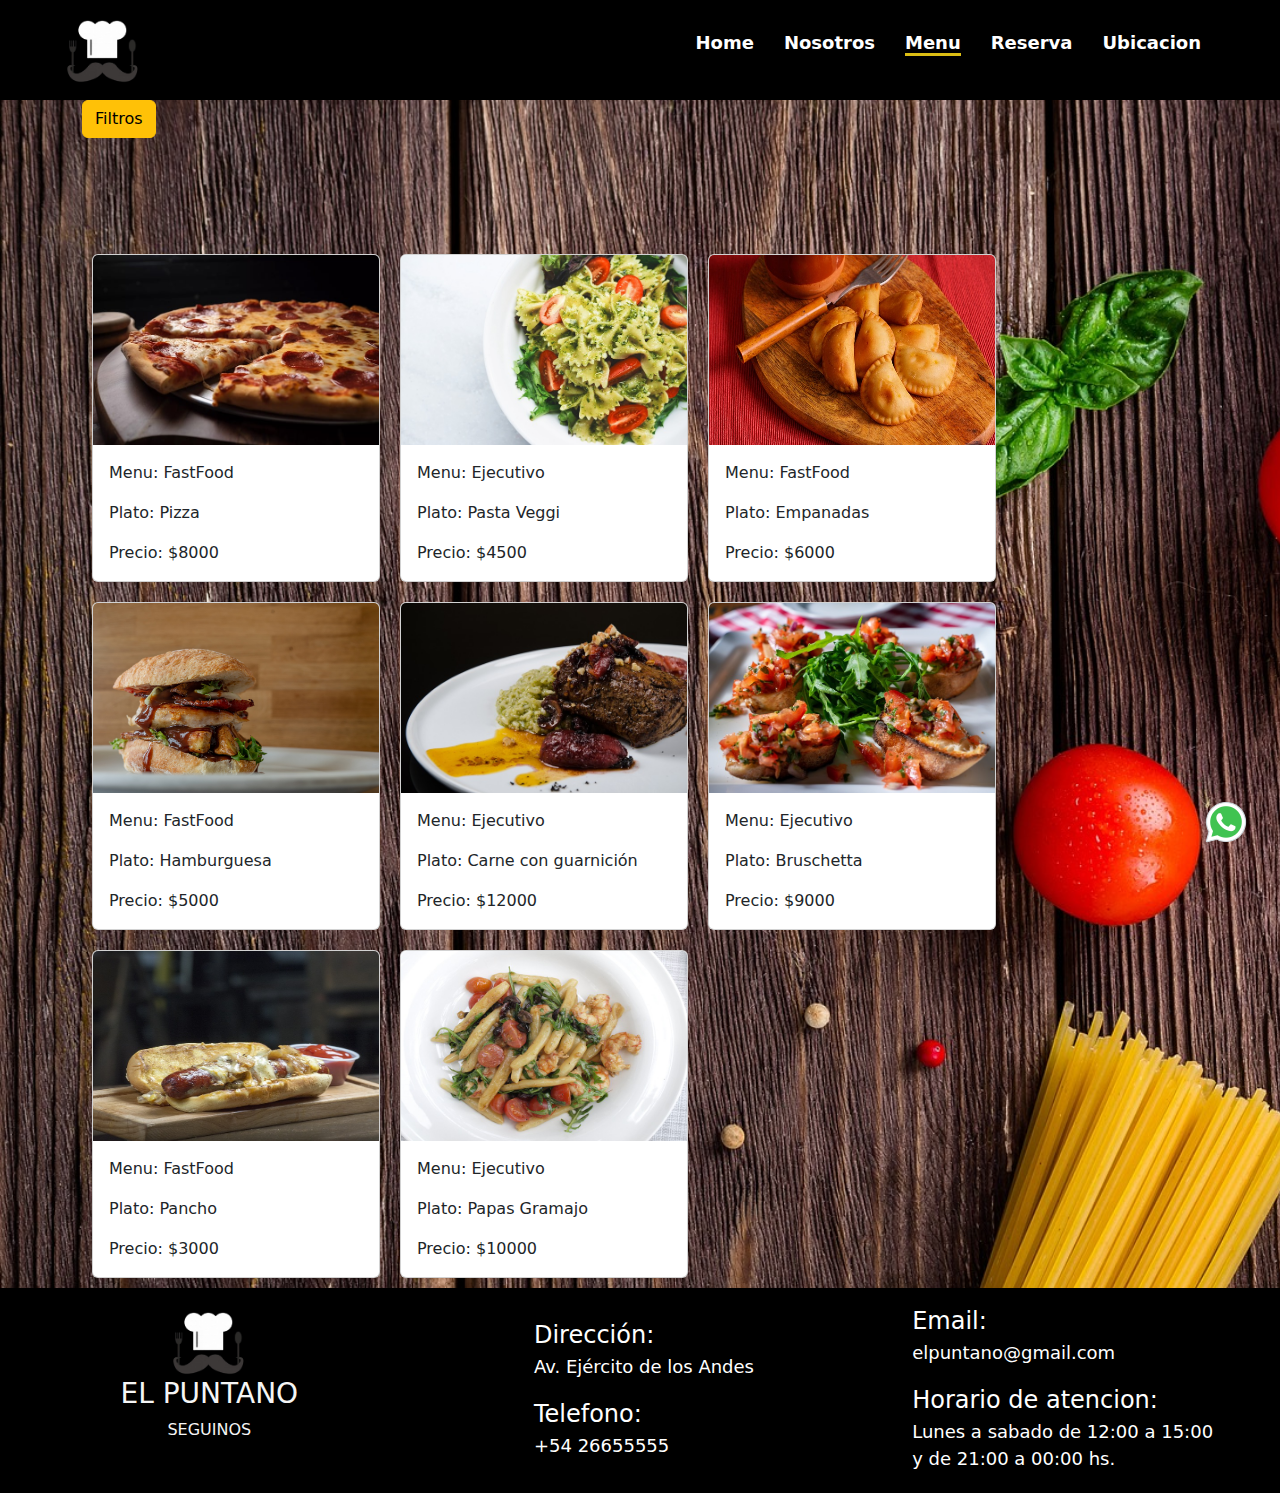
==== indexmenu.html @ d70206b5 "Add files via upload" ====
<!doctype html>
<html lang="en">
  <head>
    <meta charset="utf-8">
    <meta name="viewport" content="width=device-width, initial-scale=1">
    <title>Menu | El Puntano</title>
    <link href="https://cdn.jsdelivr.net/npm/bootstrap@5.3.3/dist/css/bootstrap.min.css" rel="stylesheet" integrity="sha384-QWTKZyjpPEjISv5WaRU9OFeRpok6YctnYmDr5pNlyT2bRjXh0JMhjY6hW+ALEwIH" crossorigin="anonymous">
    <link rel="stylesheet" href="https://cdnjs.cloudflare.com/ajax/libs/font-awesome/6.5.2/css/all.min.css" integrity="sha512-SnH5WK+bZxgPHs44uWIX+LLJAJ9/2PkPKZ5QiAj6Ta86w+fsb2TkcmfRyVX3pBnMFcV7oQPJkl9QevSCWr3W6A==" crossorigin="anonymous" referrerpolicy="no-referrer" />
    <link rel="stylesheet" href="estilomenu.css">
</head>
<body>
<header>
  <div class="container" style="height: 100px;">
    <div class="row">
      <div class="col header">
        <img src="imagenes/imagenlogo-removebg-preview.png"  class="logo">
                <input type="checkbox" id="menu">
                <label for="menu">
                    <img src="imagenes/menu.png" class="menu-icono" alt="">
                </label>
                <ul class="menu">
                    <li class="item"><a href="index.html">Home</a></li>
                    <li class="item"><a href="index.html">Nosotros</a></li>
                    <li class="item"><a class="selected">Menu</a></li>
                    <li class="item"><a href="index.html">Reserva</a></li>
                    <li class="item"><a href="index.html">Ubicacion</a></li>
                </ul>
      </div>
    </div>
  </div>
</header>
<div class="container">
  <div class="row">
    <div class="col">
      <p>
        <button class="btn btn-warning" type="button" data-bs-toggle="collapse" data-bs-target="#collapseWidthExample" aria-expanded="false" aria-controls="collapseWidthExample">
          Filtros
        </button>
      </p>
      <div style="min-height: 70px;">
        <div class="collapse collapse-horizontal" id="collapseWidthExample">
          <div class="card card-body" style="width: 300px; background-color: gold;">
            <form action="">
            <label class="label-filtro" for="select-filtro">Ordenar: </label>
            <select name="" id="select-filtro">
              <option value="" disabled selected>Elija una opcion...</option>
              <option value="menor">Menor a mayor</option>
              <option value="mayor">Mayor a menor</option>
            </select>
          </form>
          </div>
        </div>
      </div>
    </div>
  </div>
</div>
<div class="container " style="margin-top: 20px;" >
  <div class="row">
    <div class="col partCard">
    
    </div>
  </div>   
</div>
<!-- WHATSAPP FLOTANTE -->
<section>
  <div>
      <a href="http://api.whatsapp.com/send?phone=26655555" class="btn-wsp" target="_blank">
          <i><img src="imagenes/wspPNG.png"></i>
      </a>
  </div>
</section>
<div class="container-fluid" style="background-color: black;">
  <div class="row partFooter">
      <div class="col-sm-4 contenedor-footer">
          <img class="logo" src="imagenes/imagenlogo-removebg-preview.png" >
          <h3>EL PUNTANO</h3>
          <p>SEGUINOS</p>
          <ul class="list-redes">
              <li>
                  <a href="https://www.facebook.com/"><i class="fab fa-facebook"></i></a>
              </li>
              <li>
                  <a href="https://www.twitter.com/"><i class="fab fa-twitter"></i></a>
              </li>
              <li>
                  <a href="https://www.instagram.com/"><i class="fab fa-instagram"></i></a>
              </li>
              <li>
                  <a href="https://www.tiktok.com/"><i class="fab fa-tiktok"></i></a>
              </li>
          </ul>
      </div>
      <div class="col-sm-4 contenedor-footer">
        <ul class="footer-contacto1">
            <li>Dirección: <p>Av. Ejército de los Andes</p></li>
            <li>Telefono: <p>+54 26655555</p></li>
        </ul>
    </div>
    <div class="col-sm-4 contenedor-footer">
     <ul class="footer-contacto1">
        <li>Email: <p>elpuntano@gmail.com</p></li>
        <li>Horario de atencion: <p>Lunes a sabado de 12:00 a 15:00<br>y de 21:00 a 00:00 hs.</p></li>
     </ul>
    </div>
  </div>
</div>
  <script src="/javascrippriyect.js"></script>
  <script src="/index.js"></script>
  <script src="https://cdn.jsdelivr.net/npm/bootstrap@5.3.3/dist/js/bootstrap.bundle.min.js" integrity="sha384-YvpcrYf0tY3lHB60NNkmXc5s9fDVZLESaAA55NDzOxhy9GkcIdslK1eN7N6jIeHz" crossorigin="anonymous"></script>
</body>
</html>
---- estilomenu.css ----
* {
    list-style: none;
    box-sizing: border-box;
  }
  body{
    background-image: url(imagenes/spaghetti-1932466_1920.jpg);
    background-repeat: no-repeat;
    background-size: cover;
  }
.header{
    width: 100%;
    position: fixed;
    top: 0;
    left: 0;
    display: flex;
    justify-content: space-between;
    align-items: center;
    padding: 0 5%;
    height: 100px;
    background-color: black;
}
.logo{
    height: 70px;
}
.menu{
    display: flex;
    justify-content: center;
    align-items: center;
}
.item{
    margin: 0 15px;
    font-size: 18px;
    font-weight: 600;
    cursor: pointer;
    color: rgba(245, 245, 245, 0.83);
}
.item:hover{
    color: white;
}
#menu{
    display: none;
}
.menu-icono{
    width: 25px;
}
label{
    cursor: pointer;
    display: none;
}
.selected{
    border-bottom: 3px solid rgb(220, 190, 20);
}
.menu a{
    text-decoration: none;
    color: white;
}
.menu a:hover{
    border-bottom: 3px solid rgb(220, 190, 20);
}
@media(max-width:991px){
    .menu{
        padding: 30px;
        margin: 0;
    }
    label{
        display: initial;
    }
    .menu{
        position: absolute;
        top:100%;
        left: 0;
        right: 0;
        background-color: #323337;
        display: none;
    }
    .item{
        margin: 0 0 20px 0;
        width: 100%;
    }
    #menu:checked ~ .menu{
        display: initial;
    }
}

/*Footer*/
.partFooter{
    width: 100%;
    height: auto;
    
}
.contenedor-footer{
    color: whitesmoke;
    display: flex;
    align-items: center;
    justify-content: center;
    flex-direction: column;
}
.list-redes{
    display: flex;
    padding-left: 10px;
}
.list-redes li{   
    margin-right: 10px;
}
.list-redes a{
    color: white;
    font-size: larger;
}
.footer-contacto1 {
    margin: 5px;
    color: white !important;
    font-size: x-large;
}
.footer-contacto1 li{
    margin: 10px;
}
.footer-contacto1 p{
    font-size: large;
}

.label-filtro{
    display: contents;
}

/*CARDS*/
.cardelementos{
    margin: 10px;
    float: left;
    position: static;
}
.cardelementos img{
    height: 190px;
    width: 286px;
}

/*WHATSAPP*/
.btn-wsp {
    width: 100%;
    height: 8%;
    bottom: 30px;
    padding-right: 30px;
    position: fixed;
    text-align: end;
    justify-content: end;
}
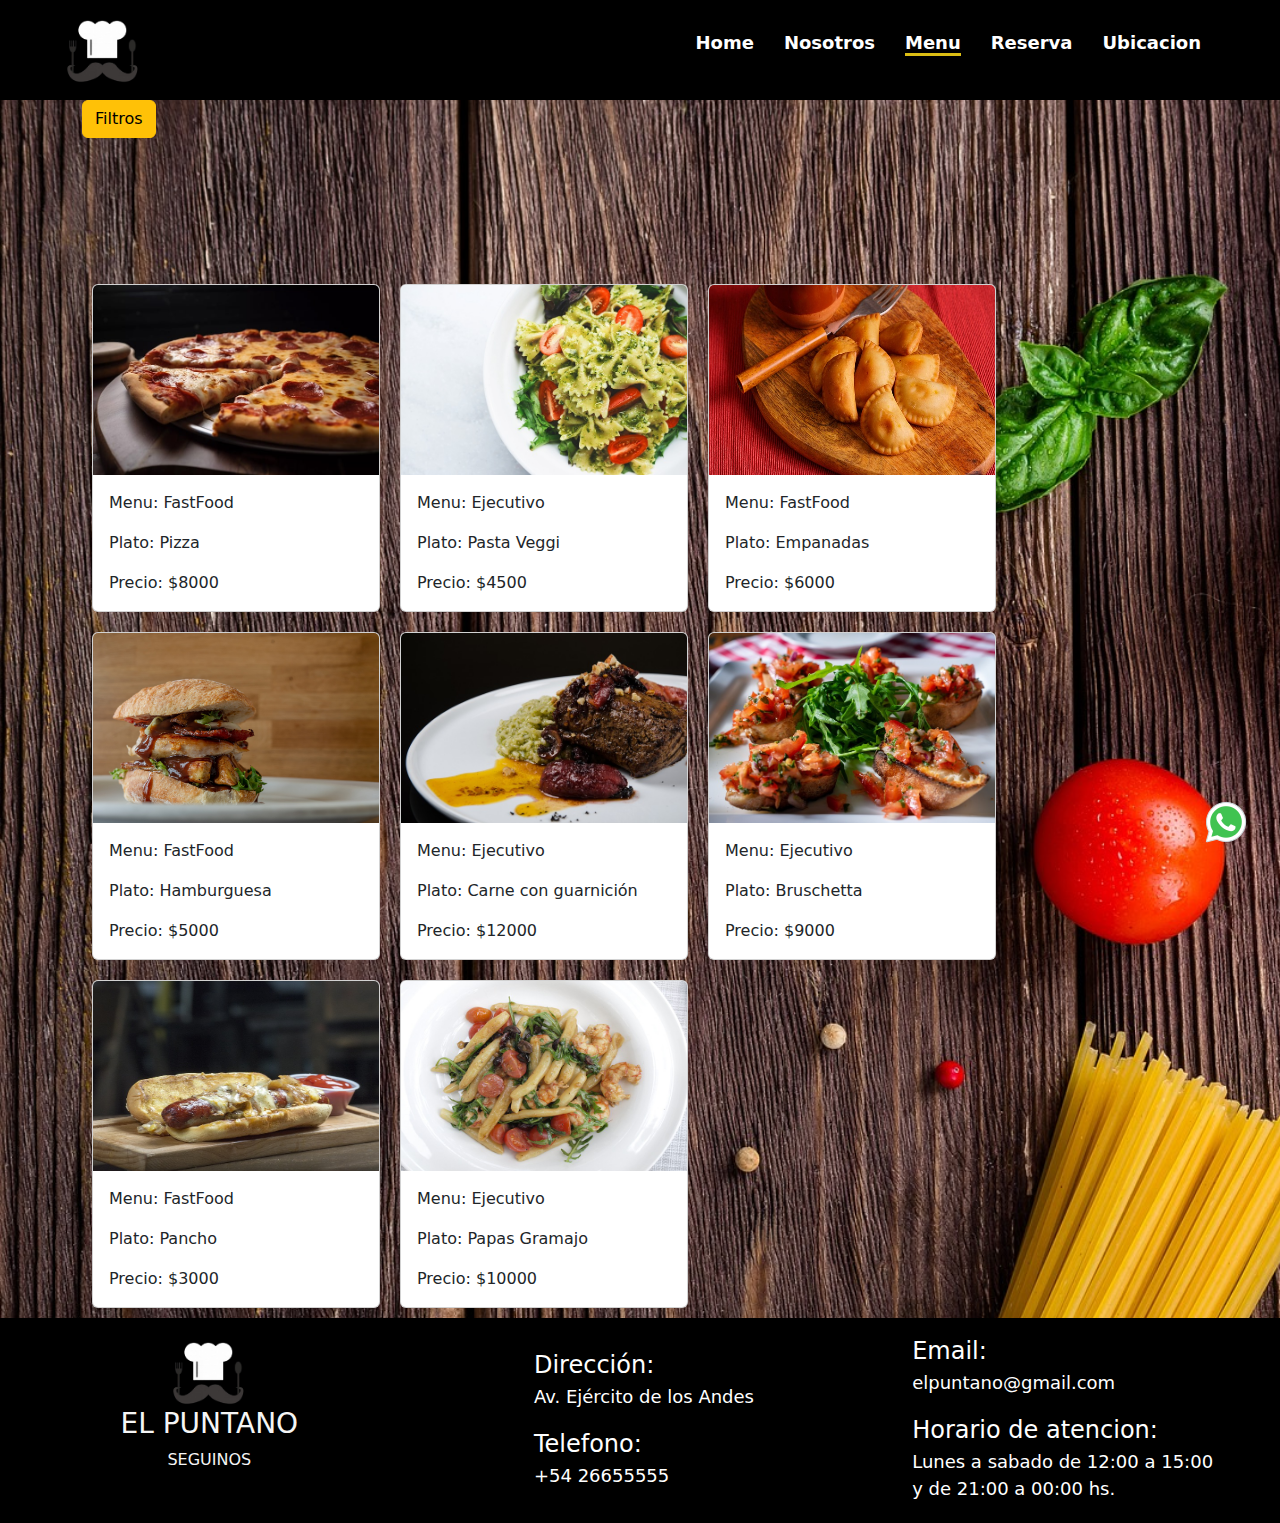
==== commit ce3b26ed: "Update indexmenu.html" ====
--- a/indexmenu.html
+++ b/indexmenu.html
@@ -37,17 +37,22 @@
           Filtros
         </button>
       </p>
-      <div style="min-height: 70px;">
+      <div style="min-height: 100px;">
         <div class="collapse collapse-horizontal" id="collapseWidthExample">
           <div class="card card-body" style="width: 300px; background-color: gold;">
-            <form action="">
             <label class="label-filtro" for="select-filtro">Ordenar: </label>
             <select name="" id="select-filtro">
               <option value="" disabled selected>Elija una opcion...</option>
               <option value="menor">Menor a mayor</option>
               <option value="mayor">Mayor a menor</option>
             </select>
-          </form>
+            <label class="label-filtro" for="select-menu">Mostrar solo un menu</label>
+            <select id="select-menu">
+              <option value="" disabled selected>Elija una opcion...</option>
+              <option value="fastFood">Fast-Food</option>
+              <option value="ejecutivo">Ejecutivo</option>
+            </select>
+            <button type="button" id="resetFiltros" class="btn btn-outline-dark " style="margin-top: 5px;">Elminar filtros...</button>
           </div>
         </div>
       </div>
@@ -108,4 +113,4 @@
   <script src="/index.js"></script>
   <script src="https://cdn.jsdelivr.net/npm/bootstrap@5.3.3/dist/js/bootstrap.bundle.min.js" integrity="sha384-YvpcrYf0tY3lHB60NNkmXc5s9fDVZLESaAA55NDzOxhy9GkcIdslK1eN7N6jIeHz" crossorigin="anonymous"></script>
 </body>
-</html>+</html>
